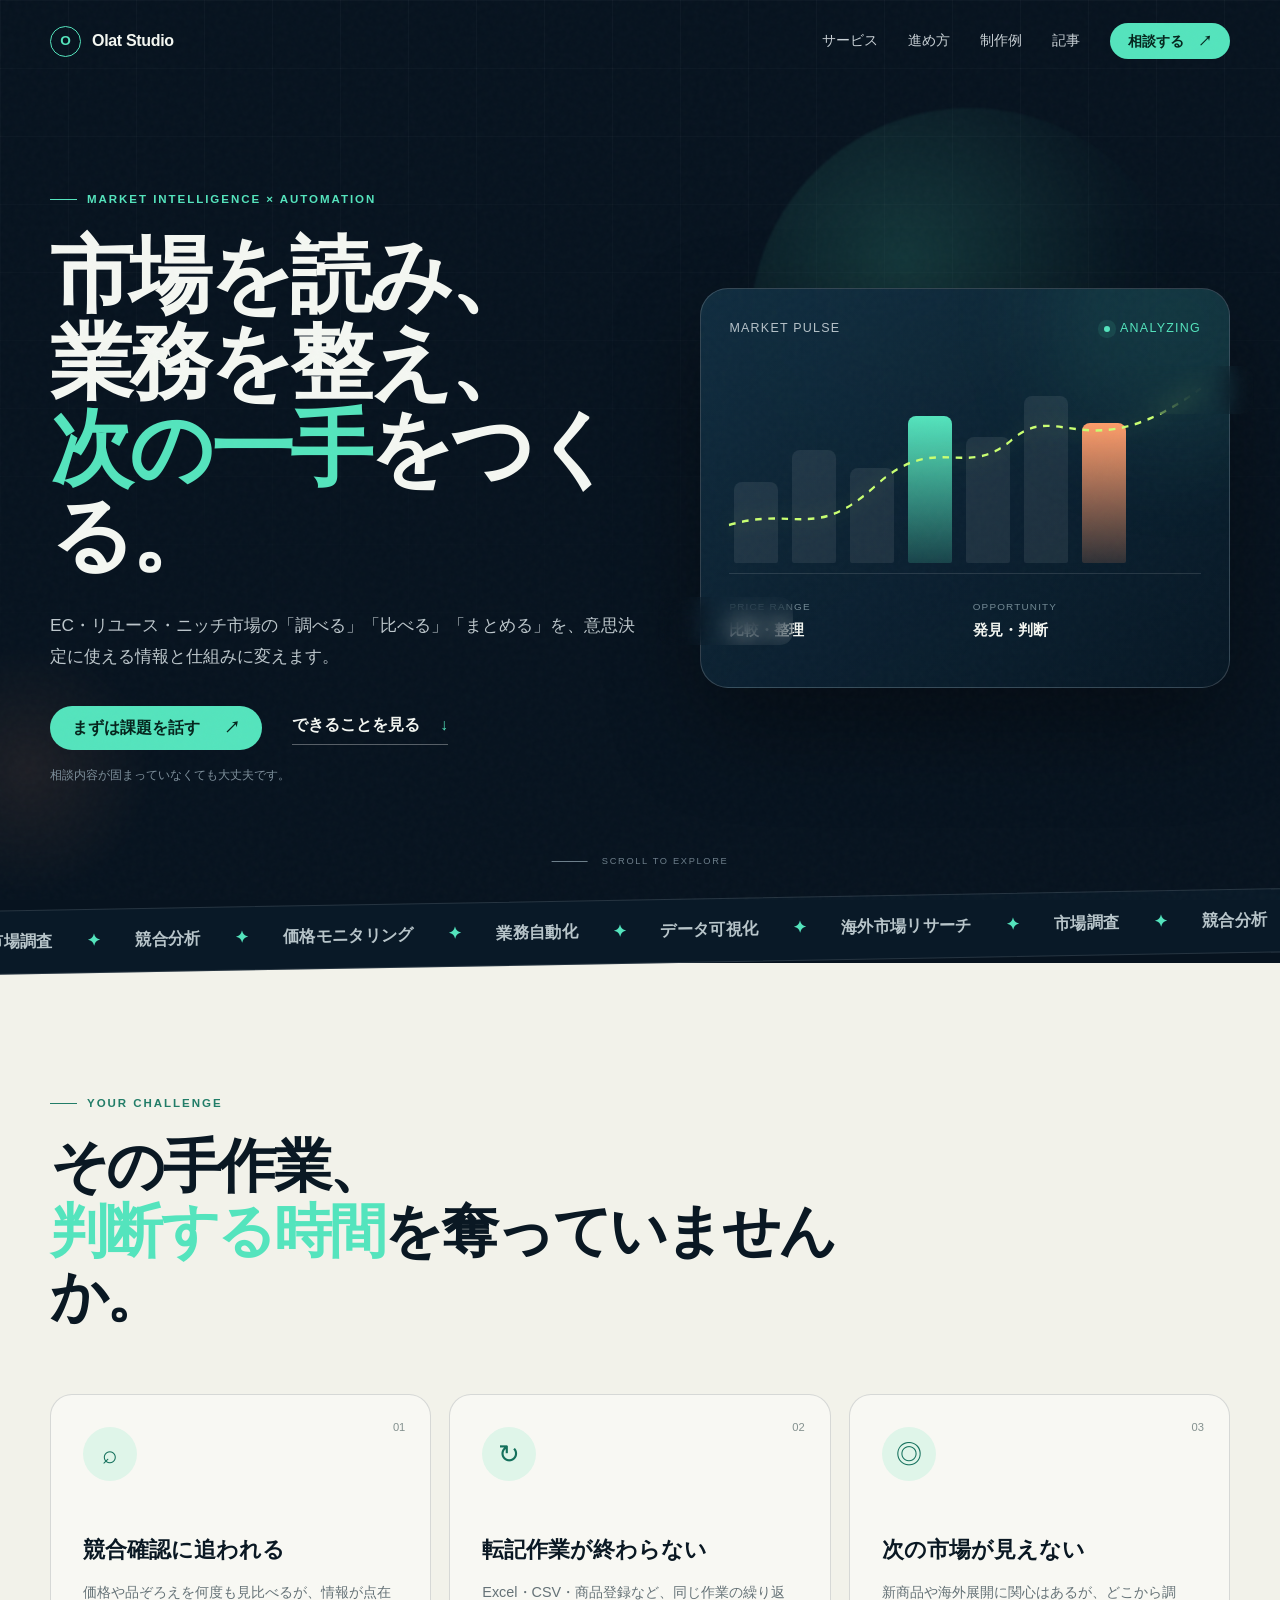
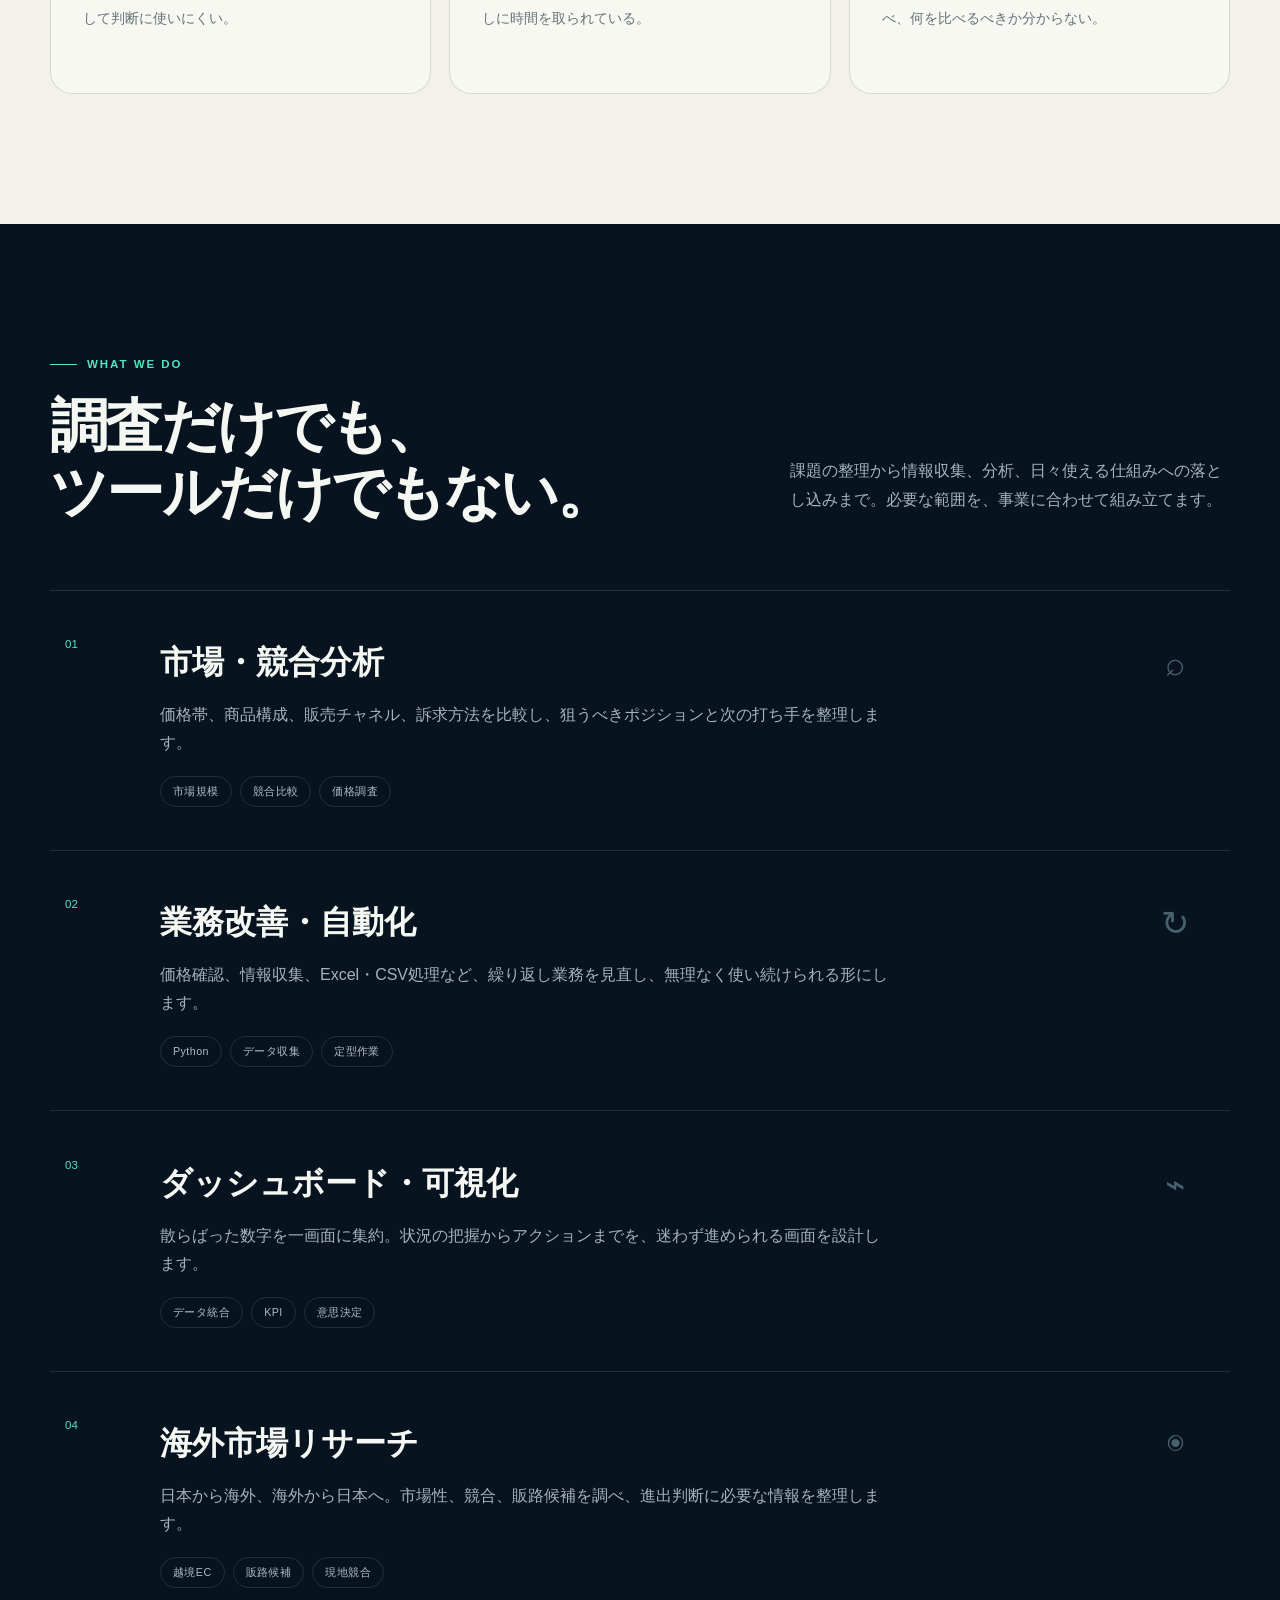
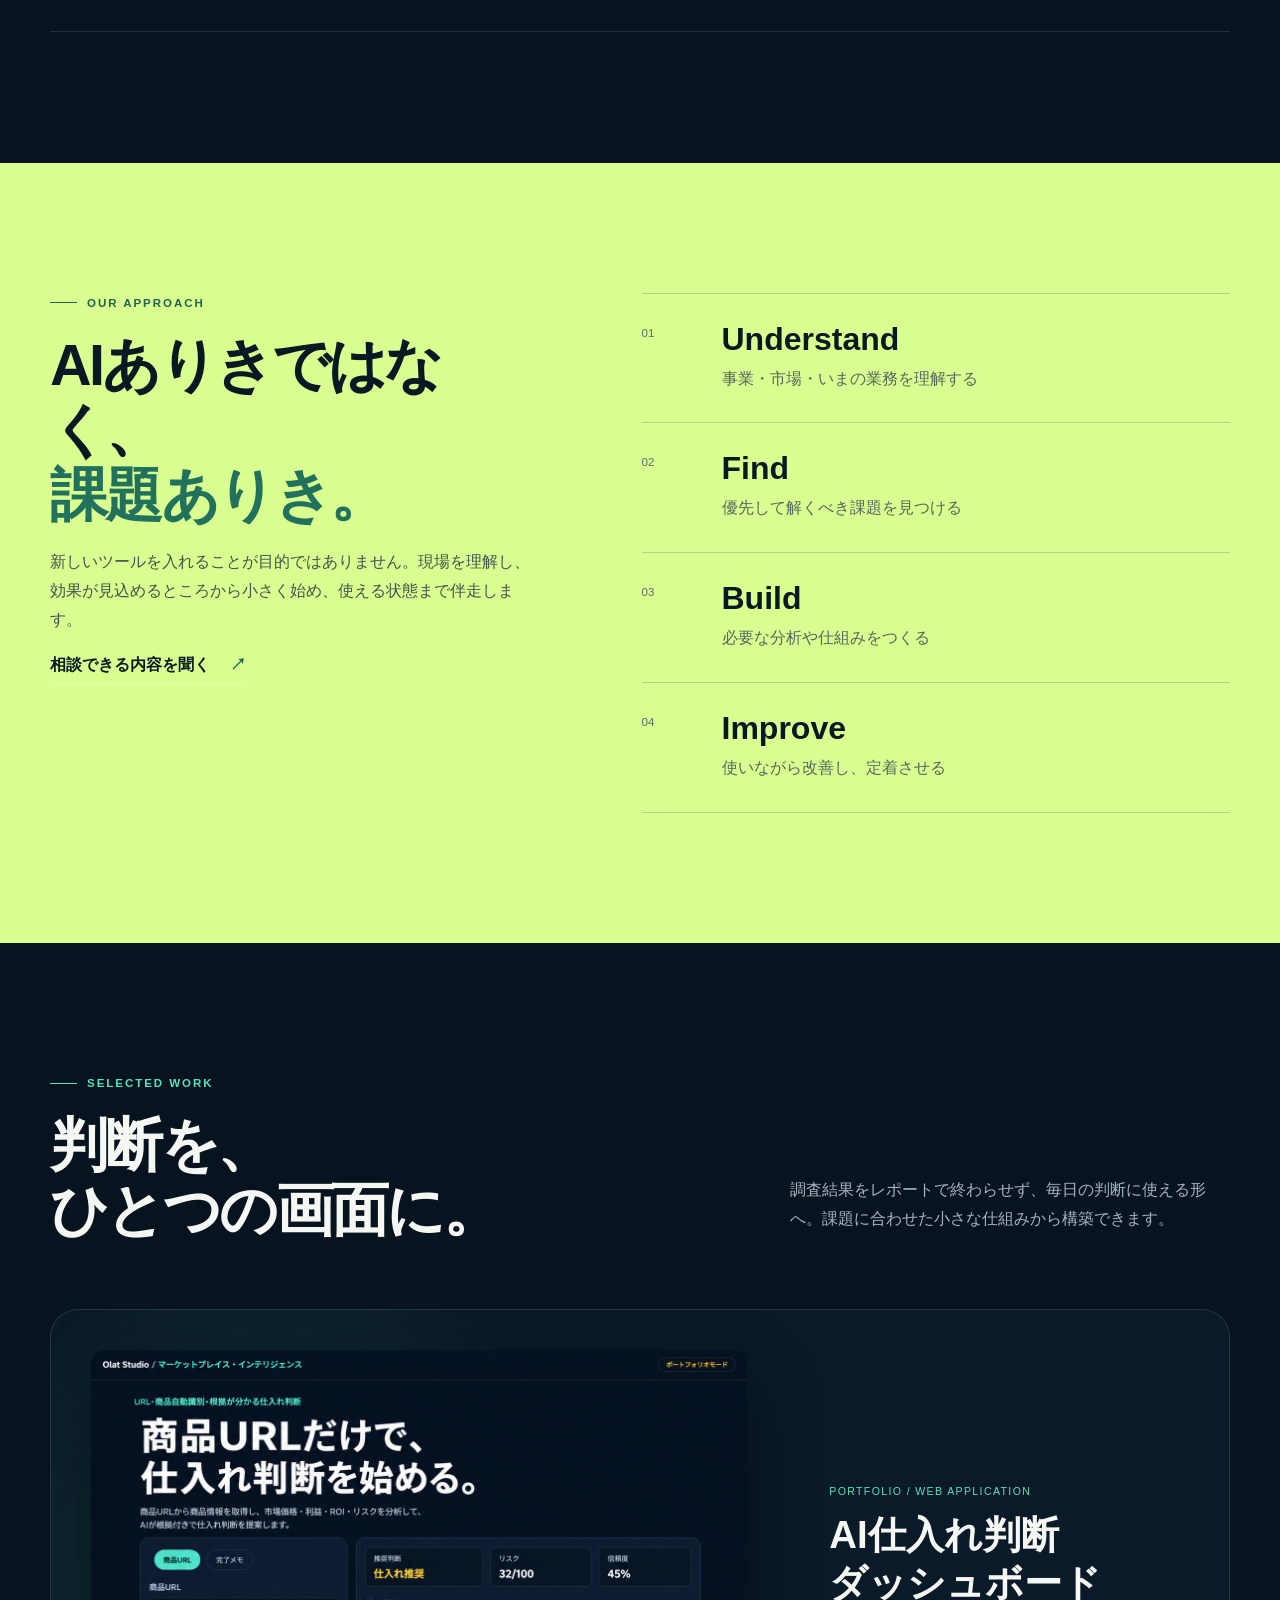
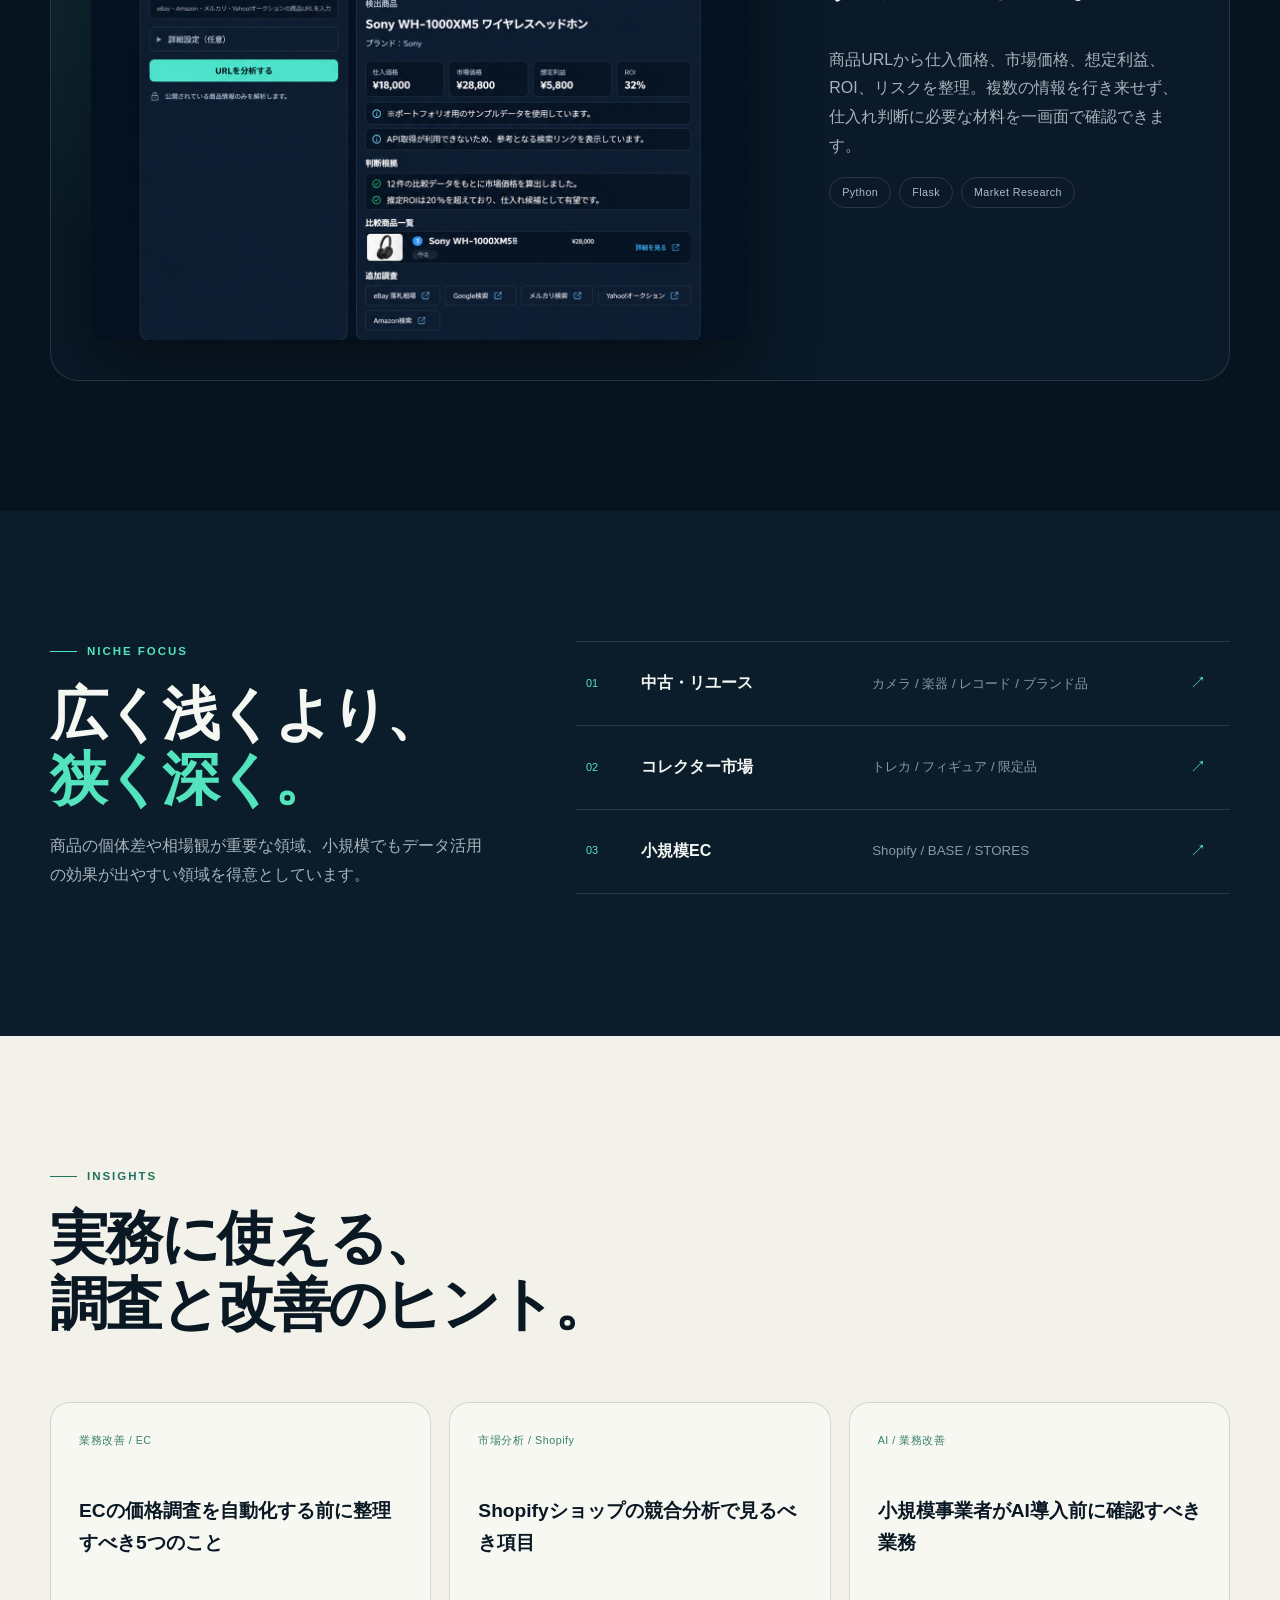
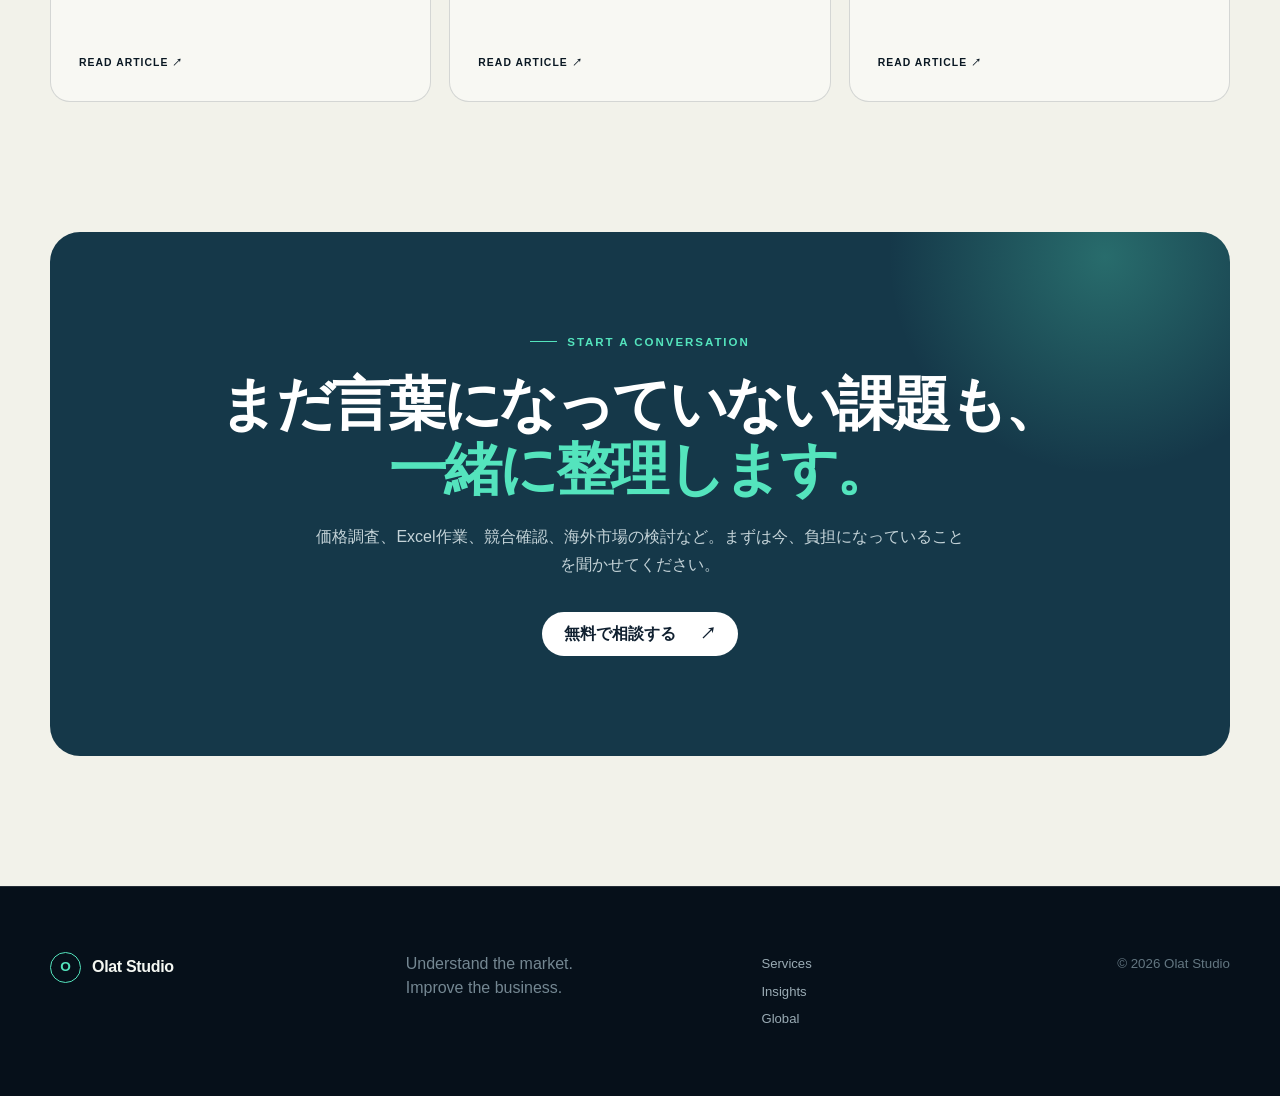
==== index.html @ 5001c1e5 "Initial Olat Studio website" ====
<!doctype html>
<html lang="ja">
<head>
  <meta charset="utf-8">
  <meta name="viewport" content="width=device-width,initial-scale=1">
  <meta name="theme-color" content="#07131f">
  <title>Olat Studio | 市場を読み、業務を整え、次の一手をつくる</title>
  <meta name="description" content="Olat StudioはEC・リユース・ニッチ市場に強い、市場調査・競合分析・業務改善のパートナーです。調査で終わらず、AI・Pythonを活用した仕組みづくりまで伴走します。">
  <link rel="stylesheet" href="style.css">
</head>
<body>
  <div class="noise" aria-hidden="true"></div>
  <header class="site-header" id="top">
    <div class="container nav">
      <a class="brand" href="#top" aria-label="Olat Studio トップへ"><span class="brand-mark">O</span><span>Olat Studio</span></a>
      <button class="menu-toggle" type="button" aria-label="メニューを開く" aria-expanded="false"><span></span><span></span></button>
      <nav class="nav-links" aria-label="メインナビゲーション">
        <a href="#services">サービス</a><a href="#approach">進め方</a><a href="#work">制作例</a><a href="insights/">記事</a>
        <a class="btn btn-small" href="mailto:YOUR_EMAIL_ADDRESS?subject=Olat Studioへの相談">相談する <span>↗</span></a>
      </nav>
    </div>
  </header>

  <main>
    <section class="hero">
      <div class="hero-orb orb-one" aria-hidden="true"></div><div class="hero-orb orb-two" aria-hidden="true"></div>
      <div class="container hero-grid">
        <div class="hero-copy reveal">
          <p class="eyebrow"><span></span> MARKET INTELLIGENCE × AUTOMATION</p>
          <h1>市場を読み、<br>業務を整え、<br><em>次の一手</em>をつくる。</h1>
          <p class="lead">EC・リユース・ニッチ市場の「調べる」「比べる」「まとめる」を、意思決定に使える情報と仕組みに変えます。</p>
          <div class="hero-actions">
            <a class="btn" href="mailto:YOUR_EMAIL_ADDRESS?subject=Olat Studioへの相談">まずは課題を話す <span>↗</span></a>
            <a class="text-link" href="#services">できることを見る <span>↓</span></a>
          </div>
          <p class="microcopy">相談内容が固まっていなくても大丈夫です。</p>
        </div>

        <div class="visual-wrap reveal delay-1" aria-label="市場データを分析するイメージ">
          <div class="visual-card" data-tilt>
            <div class="visual-top"><span>Market pulse</span><span class="live"><i></i> ANALYZING</span></div>
            <div class="chart">
              <span class="bar" style="--h:42%"></span><span class="bar" style="--h:58%"></span><span class="bar" style="--h:49%"></span><span class="bar accent" style="--h:76%"></span><span class="bar" style="--h:65%"></span><span class="bar" style="--h:86%"></span><span class="bar accent-2" style="--h:72%"></span>
              <svg viewBox="0 0 500 160" preserveAspectRatio="none" aria-hidden="true"><path d="M0 128 C70 112,90 142,155 96 S250 92,300 58 S380 84,500 16"/></svg>
            </div>
            <div class="visual-stats"><div><small>PRICE RANGE</small><strong>比較・整理</strong></div><div><small>OPPORTUNITY</small><strong>発見・判断</strong></div></div>
          </div>
          <div class="float-card float-a"><span>01</span> 市場を調べる</div>
          <div class="float-card float-b"><span>02</span> 業務を整える</div>
        </div>
      </div>
      <div class="scroll-cue"><span></span> SCROLL TO EXPLORE</div>
    </section>

    <div class="ticker" aria-label="対応領域">
      <div class="ticker-track"><span>市場調査</span><i>✦</i><span>競合分析</span><i>✦</i><span>価格モニタリング</span><i>✦</i><span>業務自動化</span><i>✦</i><span>データ可視化</span><i>✦</i><span>海外市場リサーチ</span><i>✦</i><span>市場調査</span><i>✦</i><span>競合分析</span><i>✦</i><span>価格モニタリング</span><i>✦</i><span>業務自動化</span><i>✦</i></div>
    </div>

    <section class="section problem-section">
      <div class="container">
        <div class="section-head reveal"><p class="eyebrow"><span></span> YOUR CHALLENGE</p><h2>その手作業、<br><em>判断する時間</em>を奪っていませんか。</h2></div>
        <div class="problem-grid">
          <article class="problem-card reveal"><span class="num">01</span><div class="icon">⌕</div><h3>競合確認に追われる</h3><p>価格や品ぞろえを何度も見比べるが、情報が点在して判断に使いにくい。</p></article>
          <article class="problem-card reveal delay-1"><span class="num">02</span><div class="icon">↻</div><h3>転記作業が終わらない</h3><p>Excel・CSV・商品登録など、同じ作業の繰り返しに時間を取られている。</p></article>
          <article class="problem-card reveal delay-2"><span class="num">03</span><div class="icon">◎</div><h3>次の市場が見えない</h3><p>新商品や海外展開に関心はあるが、どこから調べ、何を比べるべきか分からない。</p></article>
        </div>
      </div>
    </section>

    <section class="section services-section" id="services">
      <div class="container">
        <div class="section-head split-head reveal"><div><p class="eyebrow"><span></span> WHAT WE DO</p><h2>調査だけでも、<br>ツールだけでもない。</h2></div><p>課題の整理から情報収集、分析、日々使える仕組みへの落とし込みまで。必要な範囲を、事業に合わせて組み立てます。</p></div>
        <div class="service-list">
          <article class="service-row reveal"><span class="service-no">01</span><div><h3>市場・競合分析</h3><p>価格帯、商品構成、販売チャネル、訴求方法を比較し、狙うべきポジションと次の打ち手を整理します。</p><div class="tags"><span>市場規模</span><span>競合比較</span><span>価格調査</span></div></div><div class="service-symbol">⌕</div></article>
          <article class="service-row reveal"><span class="service-no">02</span><div><h3>業務改善・自動化</h3><p>価格確認、情報収集、Excel・CSV処理など、繰り返し業務を見直し、無理なく使い続けられる形にします。</p><div class="tags"><span>Python</span><span>データ収集</span><span>定型作業</span></div></div><div class="service-symbol">↻</div></article>
          <article class="service-row reveal"><span class="service-no">03</span><div><h3>ダッシュボード・可視化</h3><p>散らばった数字を一画面に集約。状況の把握からアクションまでを、迷わず進められる画面を設計します。</p><div class="tags"><span>データ統合</span><span>KPI</span><span>意思決定</span></div></div><div class="service-symbol">⌁</div></article>
          <article class="service-row reveal"><span class="service-no">04</span><div><h3>海外市場リサーチ</h3><p>日本から海外、海外から日本へ。市場性、競合、販路候補を調べ、進出判断に必要な情報を整理します。</p><div class="tags"><span>越境EC</span><span>販路候補</span><span>現地競合</span></div></div><div class="service-symbol">◉</div></article>
        </div>
      </div>
    </section>

    <section class="section approach-section" id="approach">
      <div class="container approach-grid">
        <div class="approach-copy reveal"><p class="eyebrow"><span></span> OUR APPROACH</p><h2>AIありきではなく、<br><em>課題ありき。</em></h2><p>新しいツールを入れることが目的ではありません。現場を理解し、効果が見込めるところから小さく始め、使える状態まで伴走します。</p><a class="text-link" href="mailto:YOUR_EMAIL_ADDRESS?subject=Olat Studioへの相談">相談できる内容を聞く <span>↗</span></a></div>
        <ol class="steps">
          <li class="reveal"><span>01</span><div><h3>Understand</h3><p>事業・市場・いまの業務を理解する</p></div></li>
          <li class="reveal delay-1"><span>02</span><div><h3>Find</h3><p>優先して解くべき課題を見つける</p></div></li>
          <li class="reveal delay-2"><span>03</span><div><h3>Build</h3><p>必要な分析や仕組みをつくる</p></div></li>
          <li class="reveal delay-3"><span>04</span><div><h3>Improve</h3><p>使いながら改善し、定着させる</p></div></li>
        </ol>
      </div>
    </section>

    <section class="section work-section" id="work">
      <div class="container">
        <div class="section-head split-head reveal"><div><p class="eyebrow"><span></span> SELECTED WORK</p><h2>判断を、<br>ひとつの画面に。</h2></div><p>調査結果をレポートで終わらせず、毎日の判断に使える形へ。課題に合わせた小さな仕組みから構築できます。</p></div>
        <div class="work-card reveal">
          <div class="work-image"><img src="assets/dashboard.png" alt="AI仕入れ判断ダッシュボードの画面" loading="lazy"><div class="image-glow"></div></div>
          <div class="work-copy"><p class="case-label">PORTFOLIO / WEB APPLICATION</p><h3>AI仕入れ判断<br>ダッシュボード</h3><p>商品URLから仕入価格、市場価格、想定利益、ROI、リスクを整理。複数の情報を行き来せず、仕入れ判断に必要な材料を一画面で確認できます。</p><div class="tags"><span>Python</span><span>Flask</span><span>Market Research</span></div></div>
        </div>
      </div>
    </section>

    <section class="section focus-section">
      <div class="container focus-wrap reveal"><div><p class="eyebrow"><span></span> NICHE FOCUS</p><h2>広く浅くより、<br><em>狭く深く。</em></h2><p>商品の個体差や相場観が重要な領域、小規模でもデータ活用の効果が出やすい領域を得意としています。</p></div><div class="focus-links"><a href="industries/resale.html"><span>01</span><strong>中古・リユース</strong><small>カメラ / 楽器 / レコード / ブランド品</small><i>↗</i></a><a href="industries/collectibles.html"><span>02</span><strong>コレクター市場</strong><small>トレカ / フィギュア / 限定品</small><i>↗</i></a><a href="industries/small-ec.html"><span>03</span><strong>小規模EC</strong><small>Shopify / BASE / STORES</small><i>↗</i></a></div></div>
    </section>

    <section class="section insights-section">
      <div class="container"><div class="section-head reveal"><p class="eyebrow"><span></span> INSIGHTS</p><h2>実務に使える、<br>調査と改善のヒント。</h2></div><div class="article-grid"><a class="article-card reveal" href="insights/ec-price-research-automation.html"><span class="meta">業務改善 / EC</span><h3>ECの価格調査を自動化する前に整理すべき5つのこと</h3><span class="read-more">READ ARTICLE ↗</span></a><a class="article-card reveal delay-1" href="insights/shopify-competitor-analysis.html"><span class="meta">市場分析 / Shopify</span><h3>Shopifyショップの競合分析で見るべき項目</h3><span class="read-more">READ ARTICLE ↗</span></a><a class="article-card reveal delay-2" href="insights/ai-business-improvement.html"><span class="meta">AI / 業務改善</span><h3>小規模事業者がAI導入前に確認すべき業務</h3><span class="read-more">READ ARTICLE ↗</span></a></div></div>
    </section>

    <section class="section contact-section" id="contact">
      <div class="container contact-card reveal"><div class="contact-orb" aria-hidden="true"></div><p class="eyebrow"><span></span> START A CONVERSATION</p><h2>まだ言葉になっていない課題も、<br><em>一緒に整理します。</em></h2><p>価格調査、Excel作業、競合確認、海外市場の検討など。まずは今、負担になっていることを聞かせてください。</p><a class="btn btn-light" href="mailto:YOUR_EMAIL_ADDRESS?subject=Olat Studioへの相談">無料で相談する <span>↗</span></a></div>
    </section>
  </main>

  <footer><div class="container footer"><a class="brand" href="#top"><span class="brand-mark">O</span><span>Olat Studio</span></a><p>Understand the market.<br>Improve the business.</p><div><a href="#services">Services</a><a href="insights/">Insights</a><a href="global/">Global</a></div><small>© <span id="year"></span> Olat Studio</small></div></footer>
  <script src="script.js"></script>
</body>
</html>
---- style.css ----
@import url("core.css");

/* Shared styles for existing industry, global and insight pages */
.page-hero { padding: 150px 0 75px; min-height: 56vh; }
.page-hero h1 { font-size: clamp(2.8rem, 6vw, 5.4rem); max-width: 950px; }
.article { max-width: 820px; }
.article > p, .article li { color: #b9c5cc; }
.article h2 { font-size: clamp(1.7rem, 3vw, 2.5rem); margin-top: 55px; }
.note { border-left: 3px solid var(--mint); padding: 18px 22px; background: rgba(84,228,189,.08); color: #d3dde1; }
.card { border: 1px solid var(--line); border-radius: 20px; padding: 28px; background: var(--panel); }
.card p, .muted { color: var(--muted); }
.grid-3 { display: grid; grid-template-columns: repeat(3, 1fr); gap: 18px; }
.alt { background: rgba(255,255,255,.025); border-block: 1px solid var(--line); }
.split { display: grid; grid-template-columns: 1.05fr .95fr; gap: 60px; align-items: center; }
body > header:not(.site-header) { position: sticky; top: 0; z-index: 15; background: rgba(7,19,31,.9); border-bottom: 1px solid var(--line); backdrop-filter: blur(18px); }
body > header:not(.site-header) .nav > div { display: flex; align-items: center; gap: 20px; font-size: .86rem; }

/* Keep service-card hover on the compositor to avoid layout reflow/jank. */
.service-row {
  transform: translateZ(0);
  transition: background .35s ease, transform .4s cubic-bezier(.22, 1, .36, 1);
  will-change: transform;
}
.service-row:hover {
  padding-left: 15px;
  transform: translate3d(8px, 0, 0);
}

@media (max-width: 700px) {
  .page-hero { padding: 110px 0 50px; }
  .grid-3, .split { grid-template-columns: 1fr; }
  body > header:not(.site-header) .nav > div > a:not(.btn) { display: none; }
}
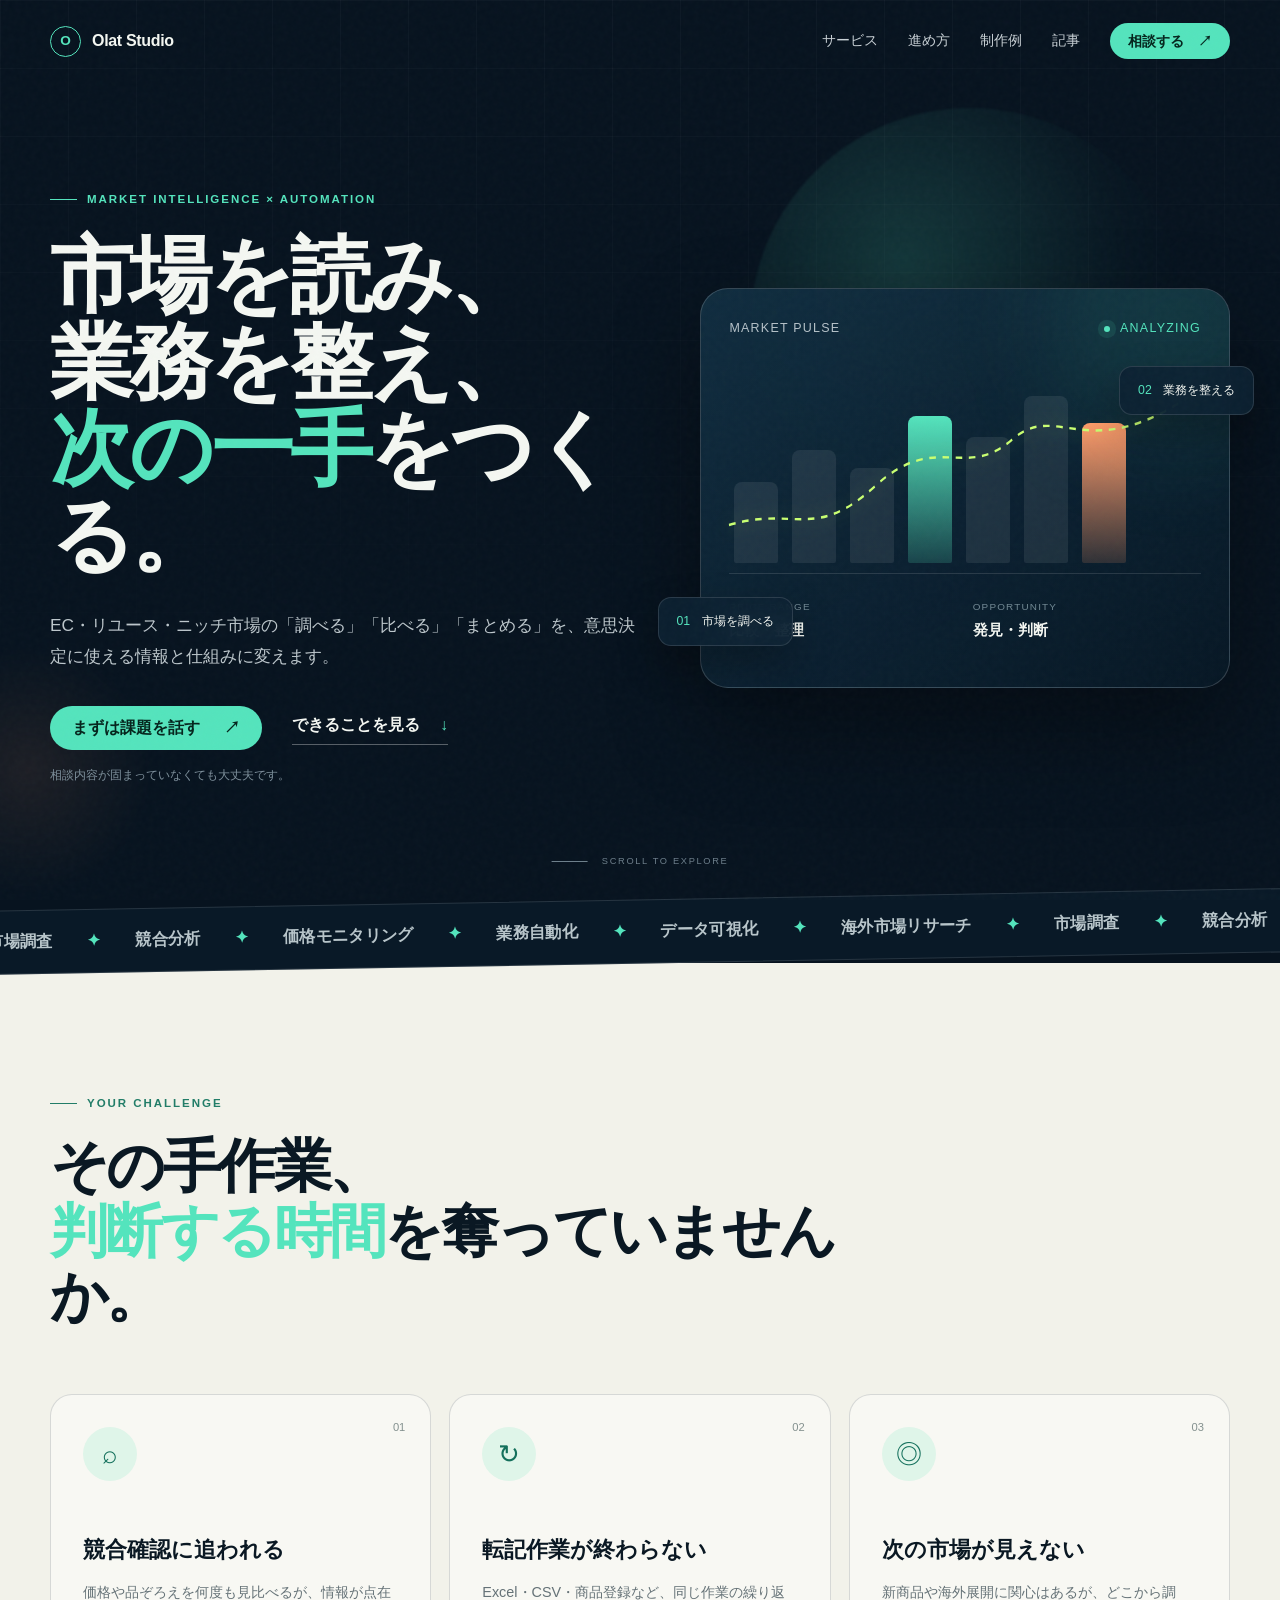
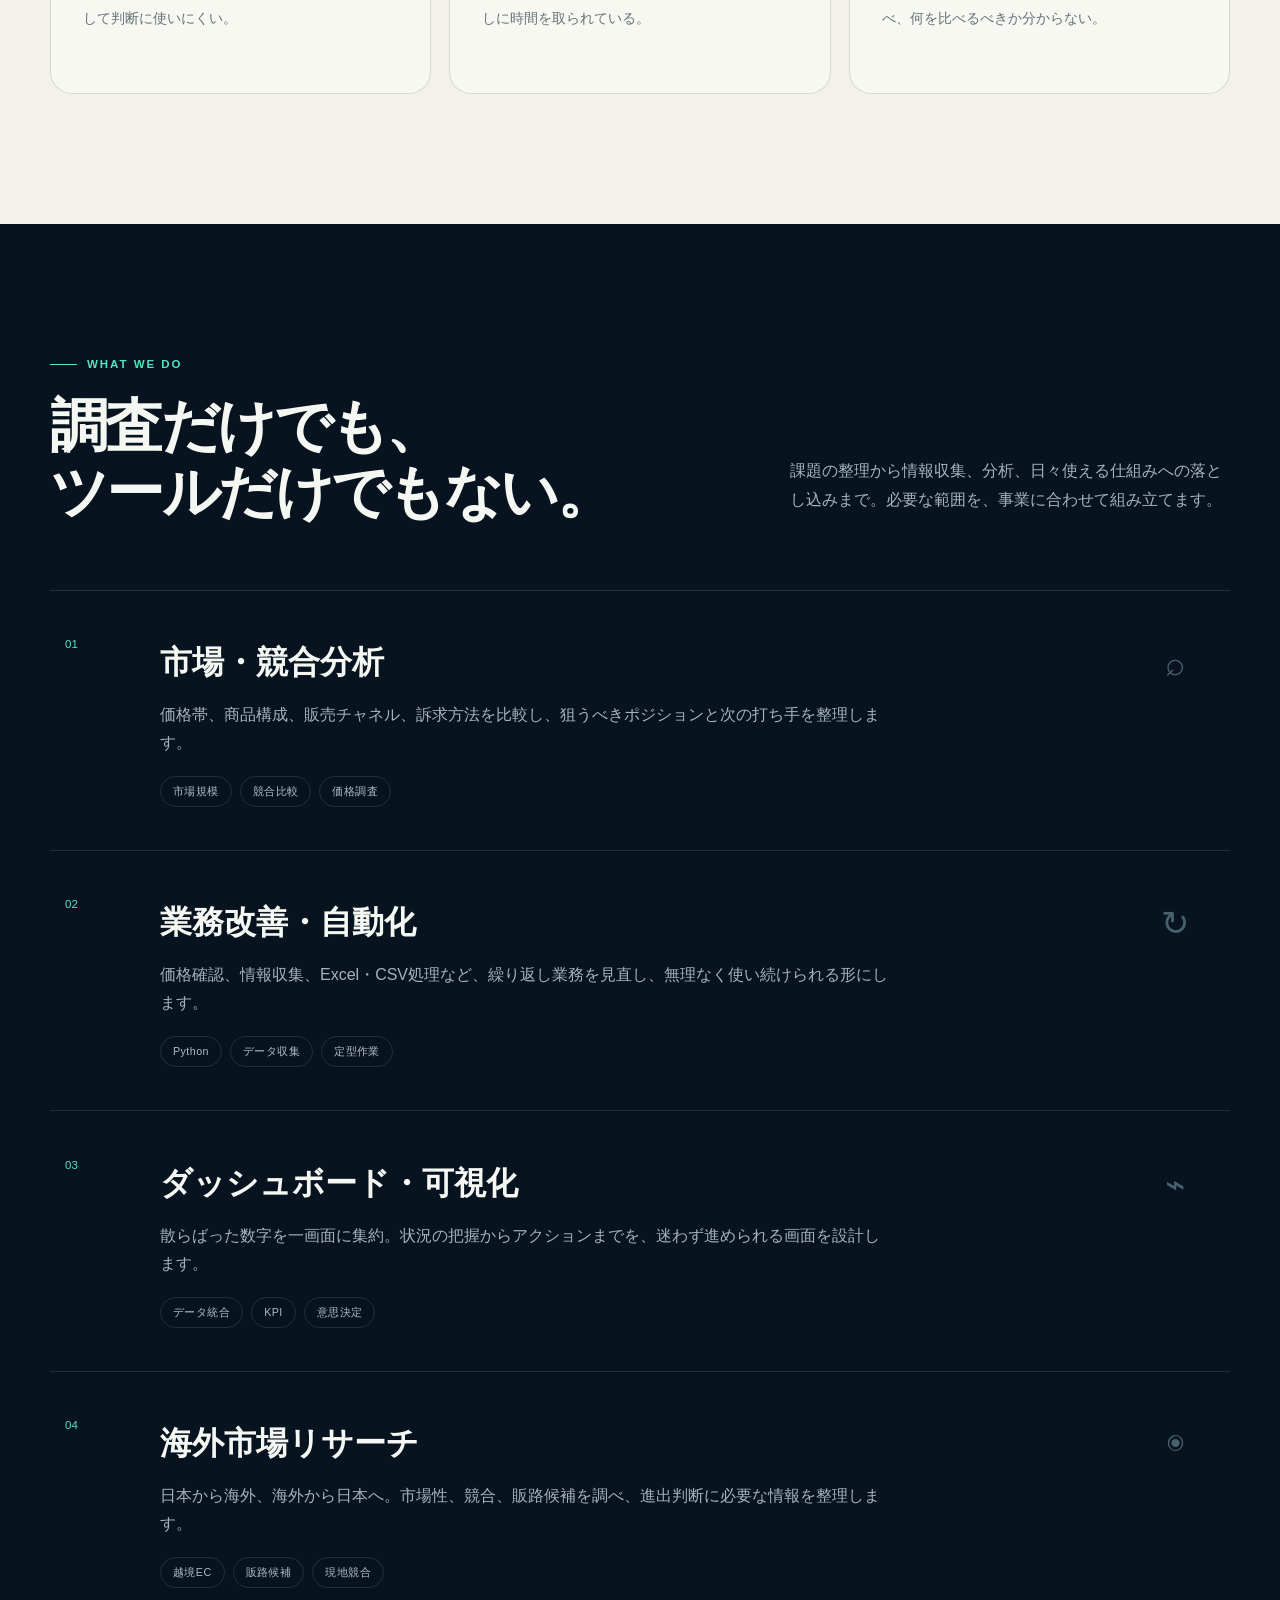
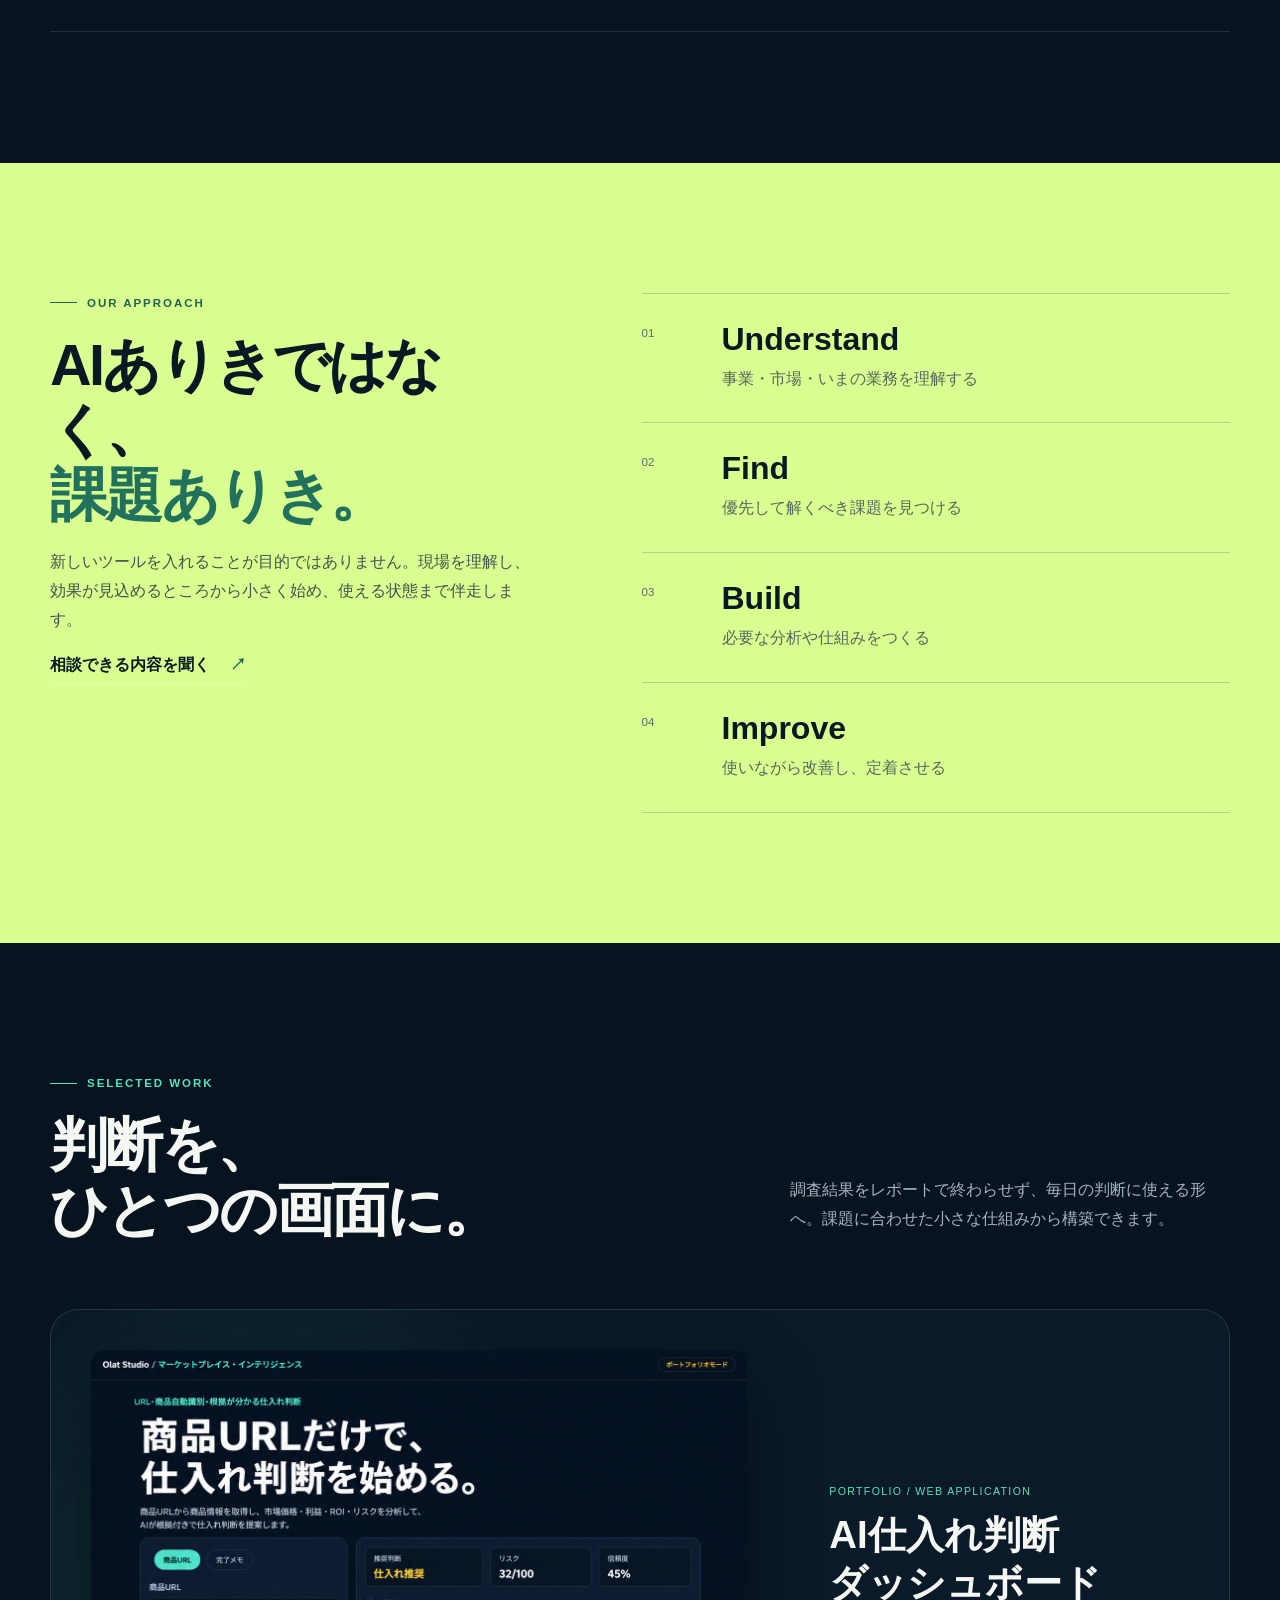
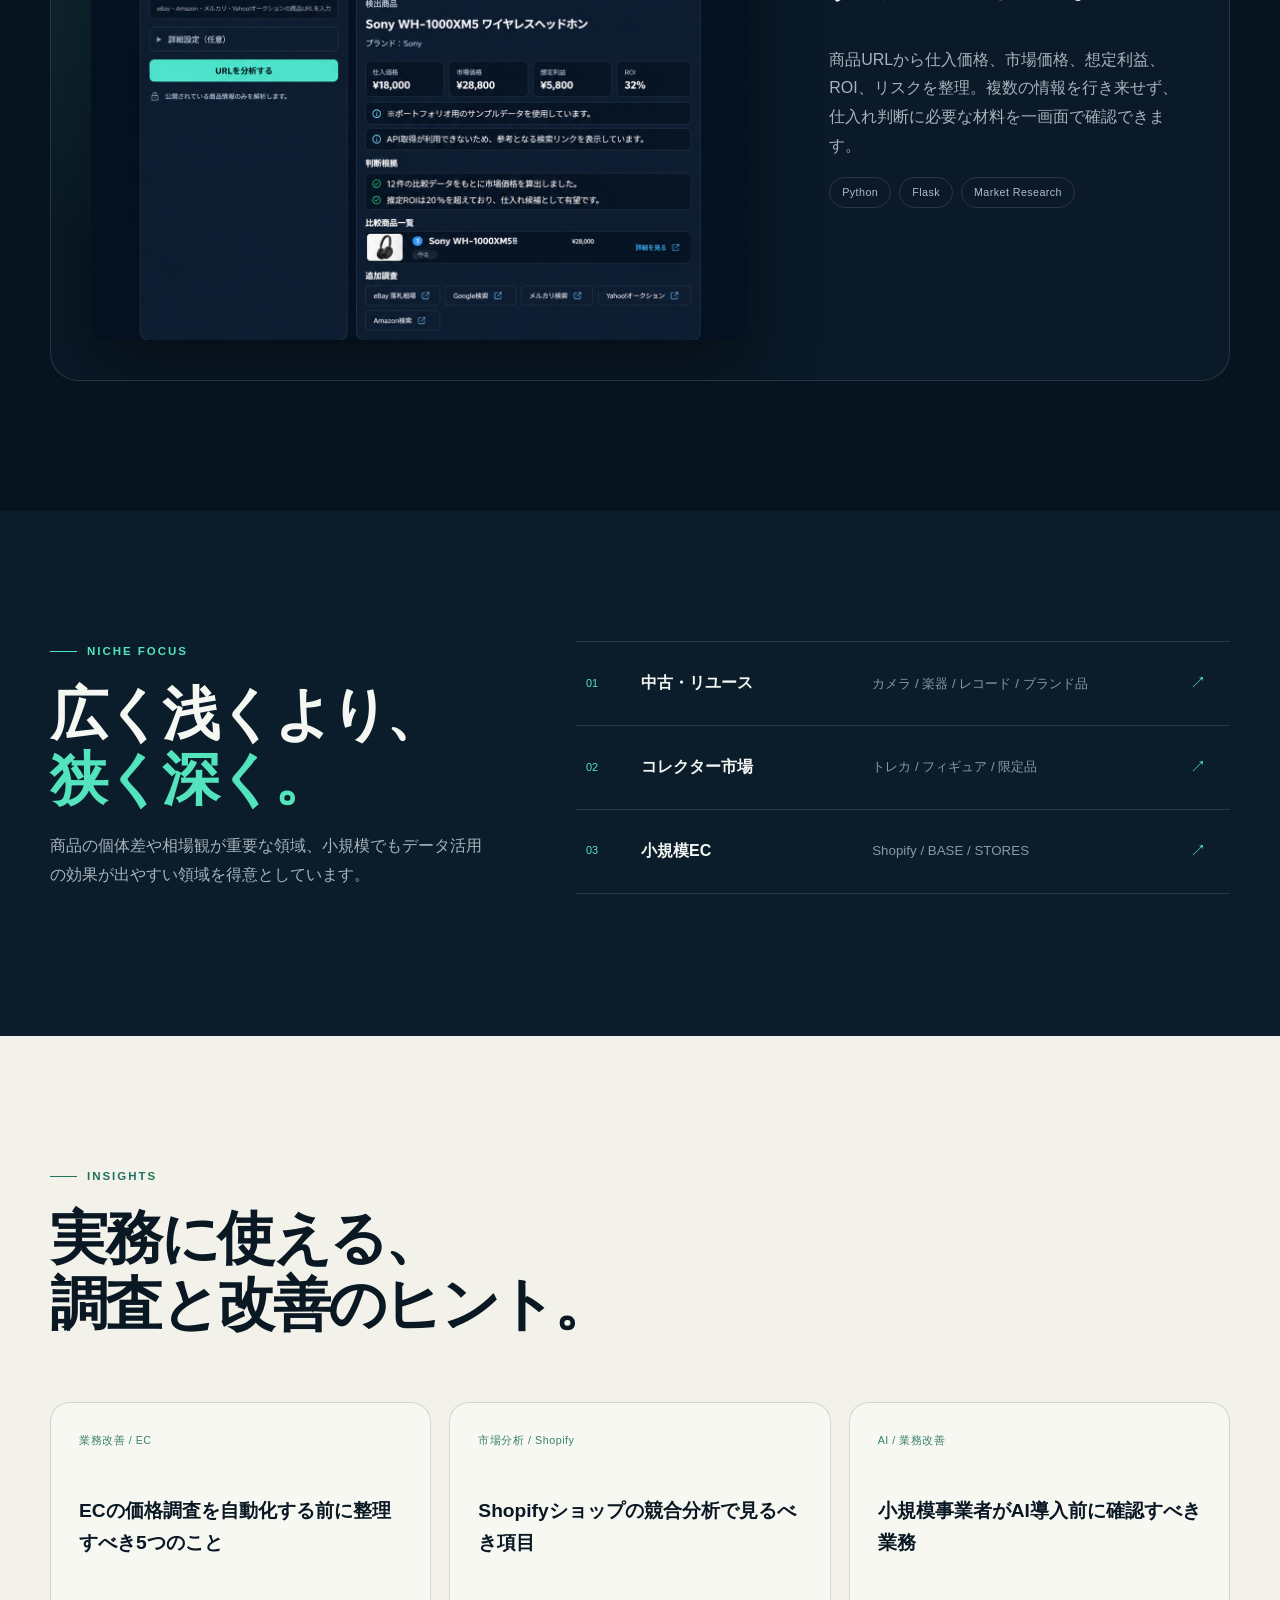
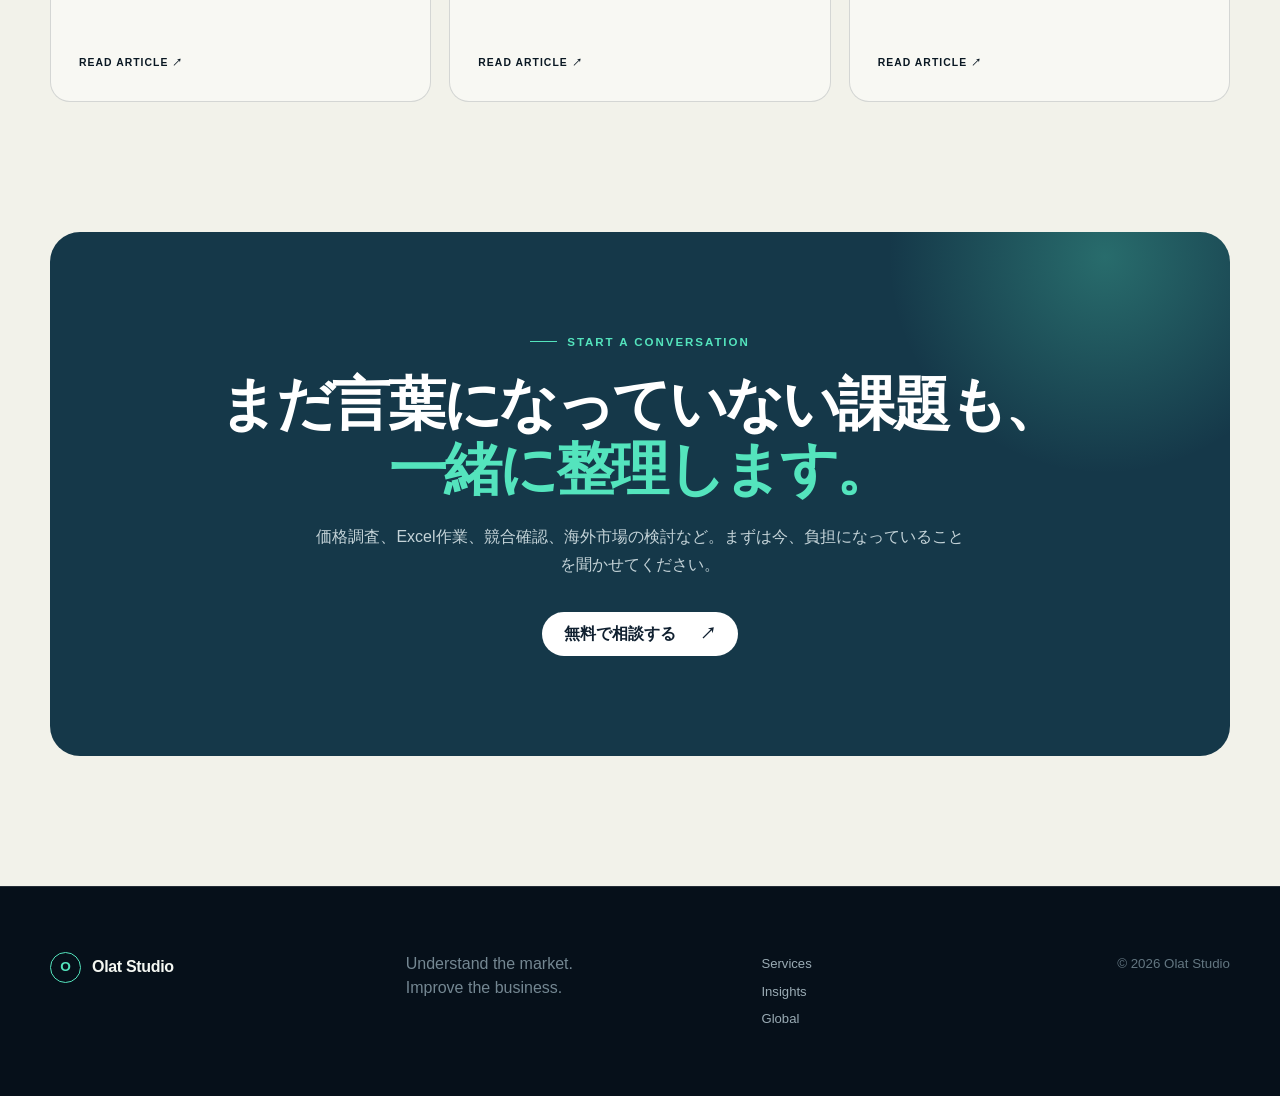
==== commit 0b3c1ca5: "問い合わせ先のプレースホルダを実アドレスに置換 サイト全体の「相談する」ボタンが mailto:YOUR_EMAIL_ADDRESS のままで、 押しても何も起きない状態だった。15箇所・9ファイル。" ====
--- a/index.html
+++ b/index.html
@@ -16,7 +16,7 @@
       <button class="menu-toggle" type="button" aria-label="メニューを開く" aria-expanded="false"><span></span><span></span></button>
       <nav class="nav-links" aria-label="メインナビゲーション">
         <a href="#services">サービス</a><a href="#approach">進め方</a><a href="#work">制作例</a><a href="insights/">記事</a>
-        <a class="btn btn-small" href="mailto:YOUR_EMAIL_ADDRESS?subject=Olat Studioへの相談">相談する <span>↗</span></a>
+        <a class="btn btn-small" href="mailto:contact.olatstudio@gmail.com?subject=Olat%20Studio%E3%81%B8%E3%81%AE%E7%9B%B8%E8%AB%87">相談する <span>↗</span></a>
       </nav>
     </div>
   </header>
@@ -30,7 +30,7 @@
           <h1>市場を読み、<br>業務を整え、<br><em>次の一手</em>をつくる。</h1>
           <p class="lead">EC・リユース・ニッチ市場の「調べる」「比べる」「まとめる」を、意思決定に使える情報と仕組みに変えます。</p>
           <div class="hero-actions">
-            <a class="btn" href="mailto:YOUR_EMAIL_ADDRESS?subject=Olat Studioへの相談">まずは課題を話す <span>↗</span></a>
+            <a class="btn" href="mailto:contact.olatstudio@gmail.com?subject=Olat%20Studio%E3%81%B8%E3%81%AE%E7%9B%B8%E8%AB%87">まずは課題を話す <span>↗</span></a>
             <a class="text-link" href="#services">できることを見る <span>↓</span></a>
           </div>
           <p class="microcopy">相談内容が固まっていなくても大丈夫です。</p>
@@ -81,7 +81,7 @@
 
     <section class="section approach-section" id="approach">
       <div class="container approach-grid">
-        <div class="approach-copy reveal"><p class="eyebrow"><span></span> OUR APPROACH</p><h2>AIありきではなく、<br><em>課題ありき。</em></h2><p>新しいツールを入れることが目的ではありません。現場を理解し、効果が見込めるところから小さく始め、使える状態まで伴走します。</p><a class="text-link" href="mailto:YOUR_EMAIL_ADDRESS?subject=Olat Studioへの相談">相談できる内容を聞く <span>↗</span></a></div>
+        <div class="approach-copy reveal"><p class="eyebrow"><span></span> OUR APPROACH</p><h2>AIありきではなく、<br><em>課題ありき。</em></h2><p>新しいツールを入れることが目的ではありません。現場を理解し、効果が見込めるところから小さく始め、使える状態まで伴走します。</p><a class="text-link" href="mailto:contact.olatstudio@gmail.com?subject=Olat%20Studio%E3%81%B8%E3%81%AE%E7%9B%B8%E8%AB%87">相談できる内容を聞く <span>↗</span></a></div>
         <ol class="steps">
           <li class="reveal"><span>01</span><div><h3>Understand</h3><p>事業・市場・いまの業務を理解する</p></div></li>
           <li class="reveal delay-1"><span>02</span><div><h3>Find</h3><p>優先して解くべき課題を見つける</p></div></li>
@@ -110,7 +110,7 @@
     </section>
 
     <section class="section contact-section" id="contact">
-      <div class="container contact-card reveal"><div class="contact-orb" aria-hidden="true"></div><p class="eyebrow"><span></span> START A CONVERSATION</p><h2>まだ言葉になっていない課題も、<br><em>一緒に整理します。</em></h2><p>価格調査、Excel作業、競合確認、海外市場の検討など。まずは今、負担になっていることを聞かせてください。</p><a class="btn btn-light" href="mailto:YOUR_EMAIL_ADDRESS?subject=Olat Studioへの相談">無料で相談する <span>↗</span></a></div>
+      <div class="container contact-card reveal"><div class="contact-orb" aria-hidden="true"></div><p class="eyebrow"><span></span> START A CONVERSATION</p><h2>まだ言葉になっていない課題も、<br><em>一緒に整理します。</em></h2><p>価格調査、Excel作業、競合確認、海外市場の検討など。まずは今、負担になっていることを聞かせてください。</p><a class="btn btn-light" href="mailto:contact.olatstudio@gmail.com?subject=Olat%20Studio%E3%81%B8%E3%81%AE%E7%9B%B8%E8%AB%87">無料で相談する <span>↗</span></a></div>
     </section>
   </main>
 
